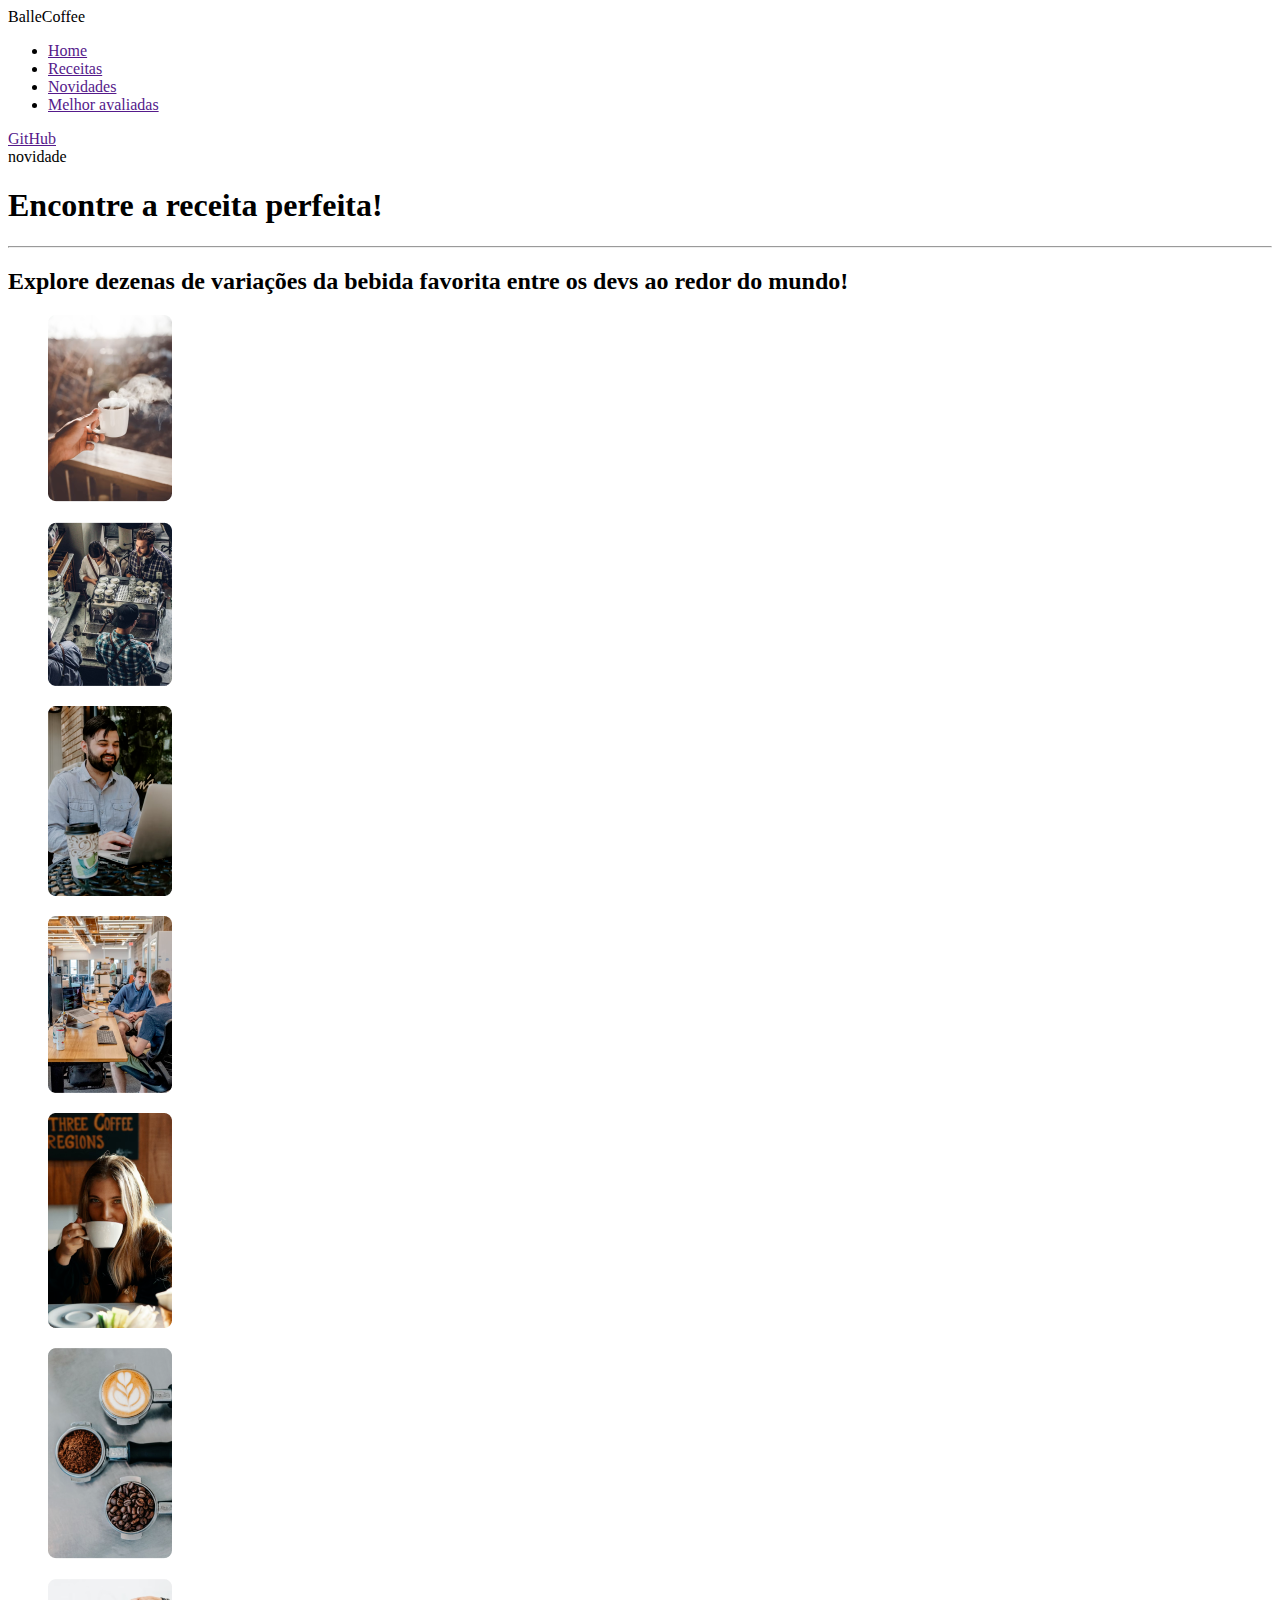
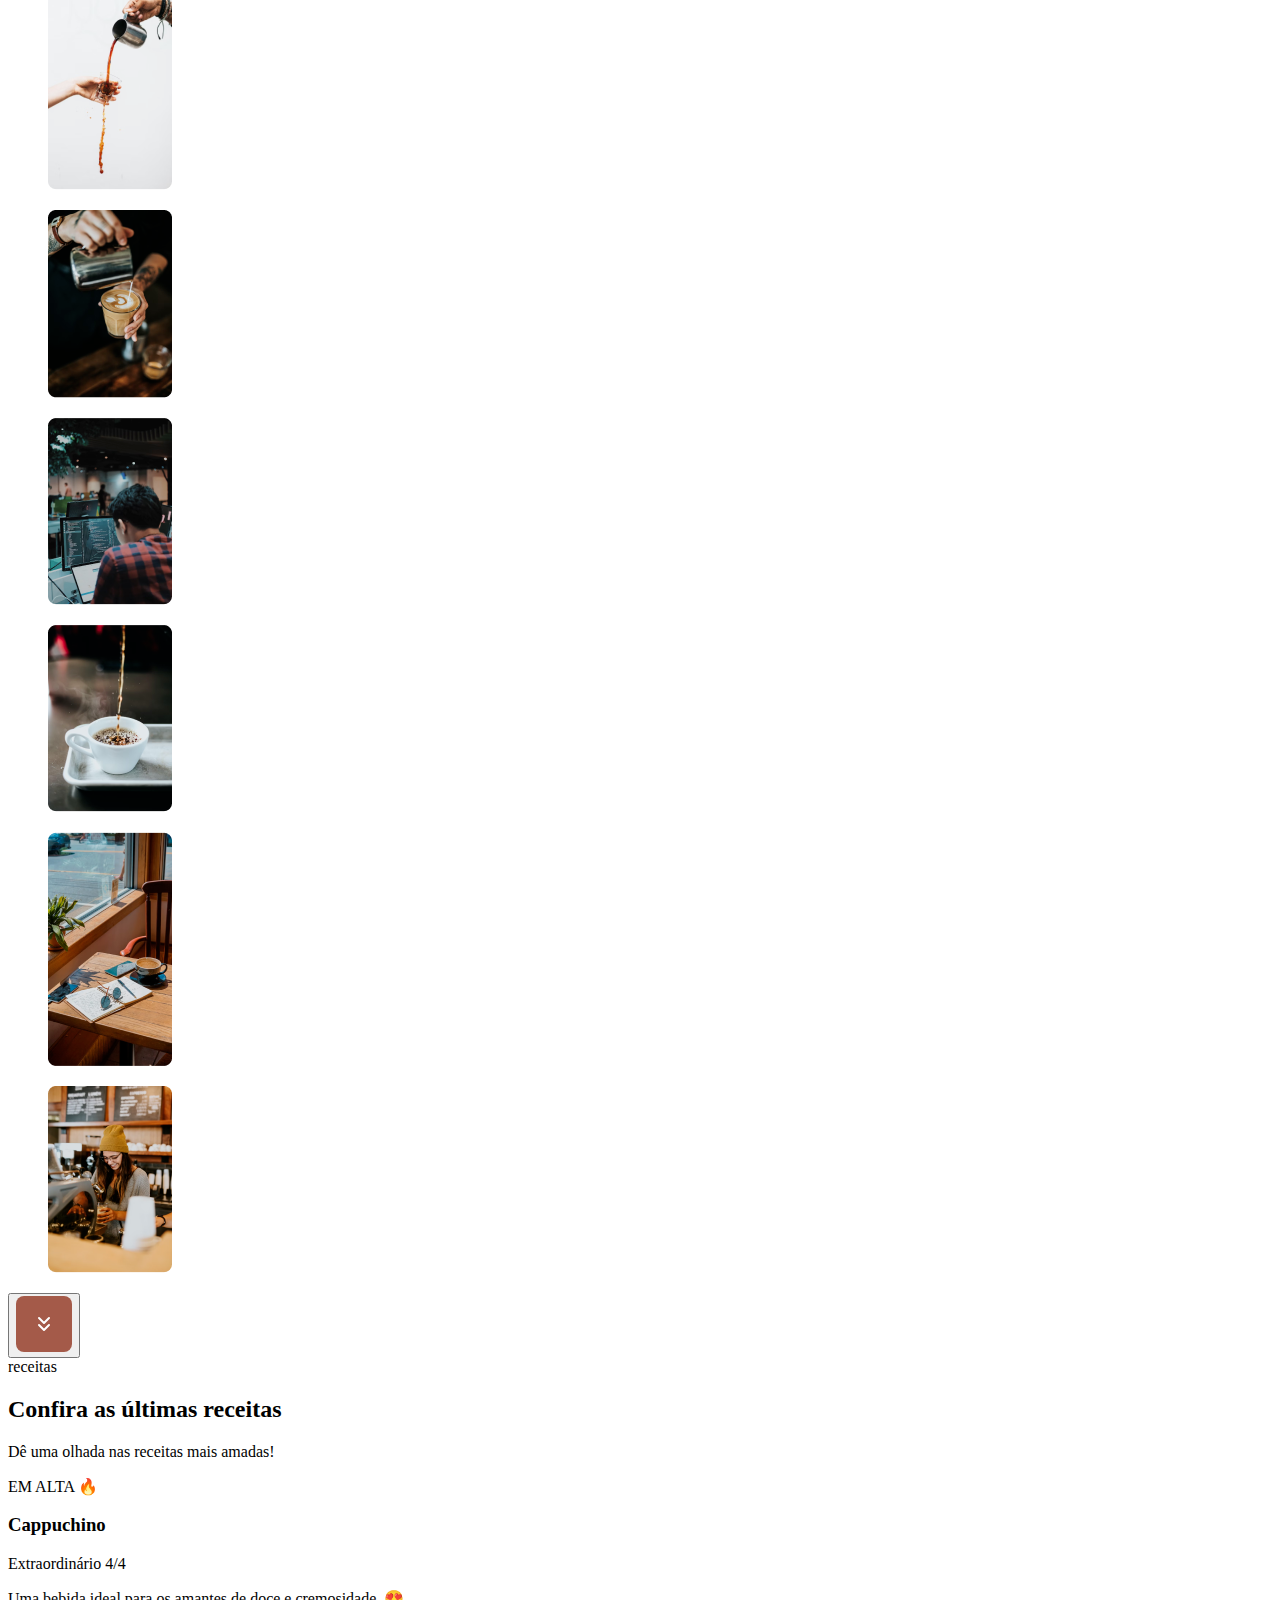
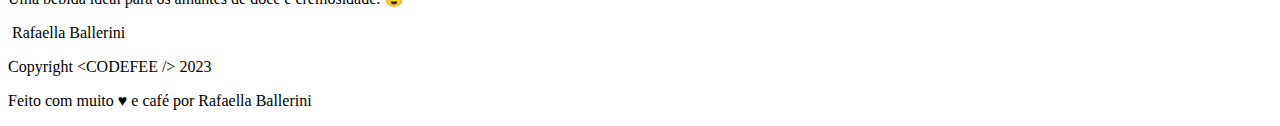
==== index.html @ c9a8bd87 "Construção do HTML" ====
<!DOCTYPE html>
<html lang="pt-br">
<head>
    <meta charset="UTF-8">
    <meta name="viewport" content="width=device-width, initial-scale=1.0">
    <title>BalleCoffee</title>
    <meta name="description" content="Explore dezenas de variações da bebida favorita dos Devs no mundo">
</head>
<body>
    <header>
        <nav>
            <span>BalleCoffee</span>
            <ul>
                <li><a href="">Home</a></li>
                <li><a href="">Receitas</a></li>
                <li><a href="">Novidades</a></li>
                <li><a href="">Melhor avaliadas</a></li>
            </ul>
            <a href="">GitHub</a>
        </nav>
    </header>
    <main>
        <section>
            <header>
                <span>novidade</span>
                <h1>Encontre a receita perfeita!</h1>
                <hr/>
                <h2>Explore dezenas de variações da bebida favorita entre os devs ao redor do mundo!</h2>
            </header>
            <div>
                <figure><img src="./assets/hero1.png" alt=""></figure>
                <figure><img src="./assets/hero2.png" alt=""></figure>
                <figure><img src="./assets/hero3.png" alt=""></figure>
                <figure><img src="./assets/hero4.png" alt=""></figure>
                <figure><img src="./assets/hero5.png" alt=""></figure>
                <figure><img src="./assets/hero6.png" alt=""></figure>
                <figure><img src="./assets/hero7.png" alt=""></figure>
                <figure><img src="./assets/hero8.png" alt=""></figure>
                <figure><img src="./assets/hero9.png" alt=""></figure>
                <figure><img src="./assets/hero10.png" alt=""></figure>
                <figure><img src="./assets/hero11.png" alt=""></figure>
                <figure><img src="./assets/hero12.png" alt=""></figure>
            </div>
        </section>
        <section>
            <button>
                <img src="./assets/Button.svg" alt="">
            </button>
        </section>
        <section>
            <header>
                <span>receitas</span>
                <h2>Confira as últimas receitas</h2>
                <p>Dê uma olhada nas receitas mais amadas!</p>
            </header>
            <div>
                <div>
                    <header>
                        <div>
                            <span>EM ALTA 🔥</span>
                            <h3>Cappuchino</h3>
                        </div>
                        <p>Extraordinário 4/4</p>
                    </header>
                    <p>Uma bebida ideal para os amantes de doce e cremosidade. 😍</p>
                    <div>
                        <img src="https://avatars.githubusercontent.com/u/54322854?v=4" alt="">
                        <span>Rafaella Ballerini</span>
                    </div>
                </div>
            </div>
        </section>
    </main>
    <footer>
        <p>Copyright &lt;CODEFEE /&gt; 2023</p>
        <p>Feito com muito ♥ e café por Rafaella Ballerini</p>
    </footer>
</body>
</html>
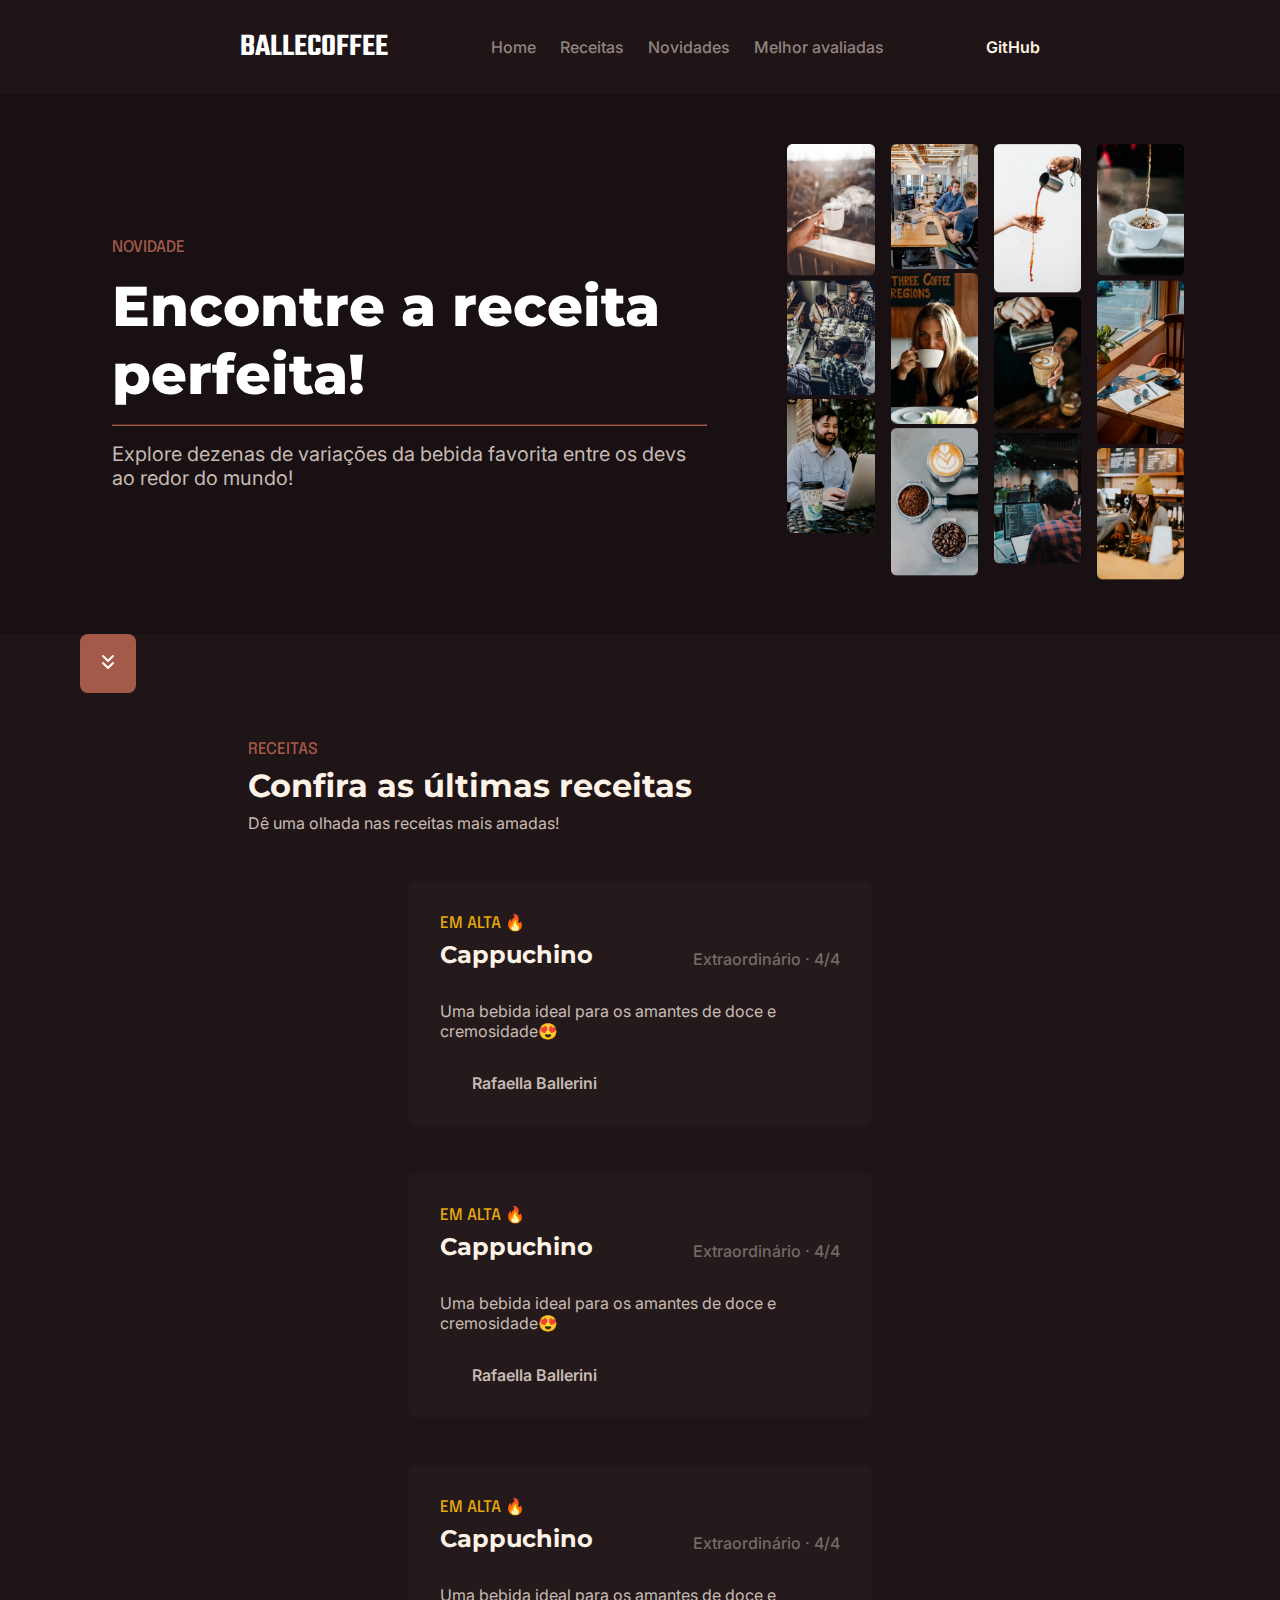
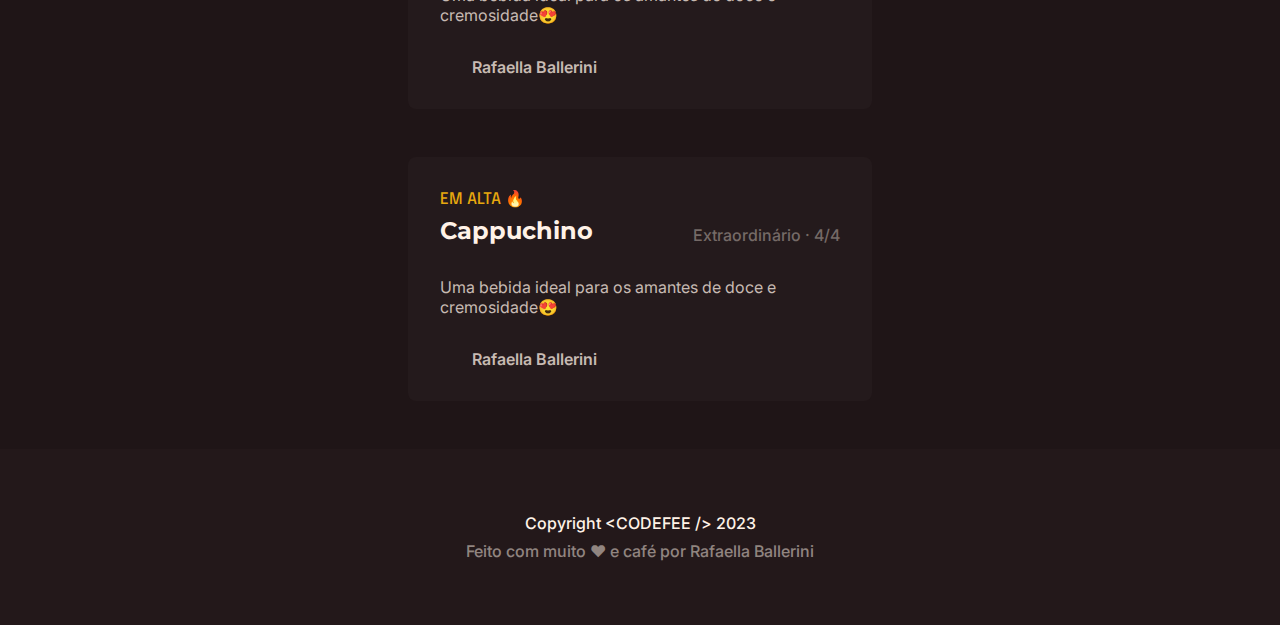
==== commit 8ec2c2c8: "criação do CSS da página" ====
--- a/index.html
+++ b/index.html
@@ -5,75 +5,132 @@
     <meta name="viewport" content="width=device-width, initial-scale=1.0">
     <title>BalleCoffee</title>
     <meta name="description" content="Explore dezenas de variações da bebida favorita dos Devs no mundo">
+
+    <link rel="stylesheet" href="./style.css">
+
 </head>
 <body>
     <header>
         <nav>
-            <span>BalleCoffee</span>
-            <ul>
+            <span class="logo">BalleCoffee</span>
+            <ul class="menu">
                 <li><a href="">Home</a></li>
                 <li><a href="">Receitas</a></li>
                 <li><a href="">Novidades</a></li>
                 <li><a href="">Melhor avaliadas</a></li>
             </ul>
-            <a href="">GitHub</a>
+            <a class="github" href="">GitHub</a>
         </nav>
     </header>
     <main>
-        <section>
-            <header>
-                <span>novidade</span>
-                <h1>Encontre a receita perfeita!</h1>
-                <hr/>
-                <h2>Explore dezenas de variações da bebida favorita entre os devs ao redor do mundo!</h2>
-            </header>
-            <div>
-                <figure><img src="./assets/hero1.png" alt=""></figure>
-                <figure><img src="./assets/hero2.png" alt=""></figure>
-                <figure><img src="./assets/hero3.png" alt=""></figure>
-                <figure><img src="./assets/hero4.png" alt=""></figure>
-                <figure><img src="./assets/hero5.png" alt=""></figure>
-                <figure><img src="./assets/hero6.png" alt=""></figure>
-                <figure><img src="./assets/hero7.png" alt=""></figure>
-                <figure><img src="./assets/hero8.png" alt=""></figure>
-                <figure><img src="./assets/hero9.png" alt=""></figure>
-                <figure><img src="./assets/hero10.png" alt=""></figure>
-                <figure><img src="./assets/hero11.png" alt=""></figure>
-                <figure><img src="./assets/hero12.png" alt=""></figure>
-            </div>
-        </section>
-        <section>
-            <button>
-                <img src="./assets/Button.svg" alt="">
+        <div class="principal">
+            <section class="hero">
+                <header class="hero-conteudo">
+                    <span class="destaque marrom">novidade</span>
+                    <h1>Encontre a receita perfeita!</h1>
+                    <hr/>
+                    <h2 class="hero-subtitulo">Explore dezenas de variações da bebida favorita entre os devs ao redor do mundo!</h2>
+                </header>
+                <div class="hero-imagens-container">
+                    <figure><img src="./assets/hero1.png" alt=""></figure>
+                    <figure><img src="./assets/hero2.png" alt=""></figure>
+                    <figure><img src="./assets/hero3.png" alt=""></figure>
+                    <figure><img src="./assets/hero4.png" alt=""></figure>
+                    <figure><img src="./assets/hero5.png" alt=""></figure>
+                    <figure><img src="./assets/hero6.png" alt=""></figure>
+                    <figure><img src="./assets/hero7.png" alt=""></figure>
+                    <figure><img src="./assets/hero8.png" alt=""></figure>
+                    <figure><img src="./assets/hero9.png" alt=""></figure>
+                    <figure><img src="./assets/hero10.png" alt=""></figure>
+                    <figure><img src="./assets/hero11.png" alt=""></figure>
+                    <figure><img src="./assets/hero12.png" alt=""></figure>
+                </div>
+            </section>
+        </div>
+        <section class="botao-container">
+            <button type="button">
+                <img src="./assets/chevrons-down.svg" alt="">
             </button>
         </section>
-        <section>
-            <header>
-                <span>receitas</span>
-                <h2>Confira as últimas receitas</h2>
-                <p>Dê uma olhada nas receitas mais amadas!</p>
+        <section class="receitas">
+            <header class="receitas-cabecalho">
+                <span class="destaque marrom">receitas</span>
+                <h2 class="receitas-titulo">Confira as últimas receitas</h2>
+                <p class="receitas-subtitulo">Dê uma olhada nas receitas mais amadas!</p>
             </header>
-            <div>
-                <div>
-                    <header>
-                        <div>
-                            <span>EM ALTA 🔥</span>
-                            <h3>Cappuchino</h3>
+            
+            <div class="receitas-card-container">
+                <div class="receitas-card">
+                    <header class="receitas-card-cabecalho">
+                        <div class="receitas-card-cabecalho-detalhes">
+                            <span class="destaque amarelo">EM ALTA 🔥</span>
+                            <h3 class="receita-titulo">Cappuchino</h3>
                         </div>
-                        <p>Extraordinário 4/4</p>
+                        <p class="receita-avaliacao">Extraordinário &middot; 4/4</p>
                     </header>
-                    <p>Uma bebida ideal para os amantes de doce e cremosidade. 😍</p>
-                    <div>
+                    <p class="receita-descricao">Uma bebida ideal para os amantes de doce e cremosidade😍</p>
+                    <div class="receita-autor">
                         <img src="https://avatars.githubusercontent.com/u/54322854?v=4" alt="">
-                        <span>Rafaella Ballerini</span>
+                        <span class="receita-autor-nome">Rafaella Ballerini</span>
+                    </div>
+                </div>
+            </div>
+
+            <div class="receitas-card-container">
+                <div class="receitas-card">
+                    <header class="receitas-card-cabecalho">
+                        <div class="receitas-card-cabecalho-detalhes">
+                            <span class="destaque amarelo">EM ALTA 🔥</span>
+                            <h3 class="receita-titulo">Cappuchino</h3>
+                        </div>
+                        <p class="receita-avaliacao">Extraordinário &middot; 4/4</p>
+                    </header>
+                    <p class="receita-descricao">Uma bebida ideal para os amantes de doce e cremosidade😍</p>
+                    <div class="receita-autor">
+                        <img src="https://avatars.githubusercontent.com/u/54322854?v=4" alt="">
+                        <span class="receita-autor-nome">Rafaella Ballerini</span>
+                    </div>
+                </div>
+            </div>
+
+            <div class="receitas-card-container">
+                <div class="receitas-card">
+                    <header class="receitas-card-cabecalho">
+                        <div class="receitas-card-cabecalho-detalhes">
+                            <span class="destaque amarelo">EM ALTA 🔥</span>
+                            <h3 class="receita-titulo">Cappuchino</h3>
+                        </div>
+                        <p class="receita-avaliacao">Extraordinário &middot; 4/4</p>
+                    </header>
+                    <p class="receita-descricao">Uma bebida ideal para os amantes de doce e cremosidade😍</p>
+                    <div class="receita-autor">
+                        <img src="https://avatars.githubusercontent.com/u/54322854?v=4" alt="">
+                        <span class="receita-autor-nome">Rafaella Ballerini</span>
+                    </div>
+                </div>
+            </div>
+
+            <div class="receitas-card-container">
+                <div class="receitas-card">
+                    <header class="receitas-card-cabecalho">
+                        <div class="receitas-card-cabecalho-detalhes">
+                            <span class="destaque amarelo">EM ALTA 🔥</span>
+                            <h3 class="receita-titulo">Cappuchino</h3>
+                        </div>
+                        <p class="receita-avaliacao">Extraordinário &middot; 4/4</p>
+                    </header>
+                    <p class="receita-descricao">Uma bebida ideal para os amantes de doce e cremosidade😍</p>
+                    <div class="receita-autor">
+                        <img src="https://avatars.githubusercontent.com/u/54322854?v=4" alt="">
+                        <span class="receita-autor-nome">Rafaella Ballerini</span>
                     </div>
                 </div>
             </div>
         </section>
     </main>
-    <footer>
-        <p>Copyright &lt;CODEFEE /&gt; 2023</p>
-        <p>Feito com muito ♥ e café por Rafaella Ballerini</p>
+    <footer> 
+        <p class="footer-copy">Copyright &lt;CODEFEE /&gt; 2023</p>
+        <p class="footer-autor">Feito com muito ♥ e café por Rafaella Ballerini</p>
     </footer>
 </body>
 </html>--- a/style.css
+++ b/style.css
@@ -0,0 +1,272 @@
+@import url('https://fonts.googleapis.com/css2?family=Epilogue:wght@500&family=Inter:wght@600&family=Montserrat:wght@800&family=Roboto:ital,wght@0,100;0,300;0,400;0,500;0,700;0,900;1,100;1,300;1,400;1,500;1,700;1,900&family=Teko:wght@600&display=swap');
+
+* {
+    margin: 0;
+    padding: 0;
+    box-sizing: border-box;
+}
+
+body {
+    background-color: #1F1517;
+    color: #FFFFFF;
+}
+
+html {
+    font-family: Inter, sans-serif;
+    font-weight: 500;
+}
+
+a {
+    text-decoration: none;
+    color: #8f847f
+}
+
+ul {
+    list-style: none;
+}
+
+nav {
+    max-width: 1120px;
+    margin: auto;
+    padding: 1.5rem 10rem;
+
+    display: flex;
+    flex-direction: row;
+    justify-content: space-between;
+    align-items: center;
+}
+
+.logo {
+    font-family: Teko;
+    font-size: 2rem;
+    font-weight: 600;
+    text-transform: uppercase;
+}
+
+.menu {
+    display: flex;
+    flex-direction: row;
+    gap: 1.5rem;
+    color: #8f847f;
+}
+
+.github {
+    color: #FFF2E7;
+    font-weight: 600;
+}
+
+main {
+    display: flex;
+    flex-direction: column;
+}
+
+.principal {
+    background-color: #181012;
+}
+
+.hero {
+    max-width: 1120px;
+    height: 60vh;
+
+    display: flex;
+    flex-direction: row;
+    justify-content: space-between;
+    align-items: center;
+    gap: 6rem;
+
+    padding: 0rem 2rem;
+    margin: auto;
+
+    overflow: clip;
+}
+
+.hero-conteudo {
+    display: flex;
+    flex-direction: column;
+    gap: 1rem;
+}
+
+.destaque {
+    font-family: Epilogue;
+    font-size: 1rem;
+    font-weight: 500;
+    text-transform: uppercase;
+}
+
+.marrom {
+    color: #A45A49;
+}
+
+.amarelo {
+    color: #E7A80E;
+}
+
+h1 {
+    font-family: Montserrat;
+    font-size: 3.5rem;
+    font-weight: 800;
+}
+
+hr {
+    border-color: #A45A49;
+}
+
+.hero-subtitulo {
+    color: #C7BAB3;
+    font-family: Inter;
+    font-size: 1.25rem;
+    font-weight: 400;
+    font-style: normal;
+}
+
+.hero-imagens-container {
+    max-width: 45%;
+    column-count: 4;
+    column-gap: 1rem;
+    margin:-1rem;
+}
+
+.hero-imagens-container > figure > img {
+    width: 100%;
+    border-radius: 0,5rem;
+}
+
+.botao-container {
+    width: 100%;
+    max-width: 1120px;
+    margin: auto;
+    transform: translate("0, -50%");
+}
+
+button {
+    border: none;
+    padding: 1rem;
+    border-radius: 0.5rem;
+    background: #A45A49;
+}
+
+.receitas{
+    display: flex;
+    flex-direction: column;
+    max-width: 1120px;
+    padding: 3rem 2rem;
+    margin: auto;
+}
+
+.receitas-cabecalho{
+    display: flex;
+    flex-direction: column;
+    gap: 0.5rem;
+}
+
+.receitas-titulo{
+    font-family: Montserrat;
+    font-size: 2rem;
+    font-weight: 700;
+    color: #FFF2E7;
+}
+
+.receitas-subtitulo{
+    font-family: Inter;
+    font-size: 1rem;
+    font-weight: 400;
+    color: #C7BAB3;
+}
+
+.receitas-card-container{
+    padding: 0rem 10rem;
+    display: flex;
+    flex-direction: row;
+    flex-wrap: wrap;
+    gap: 2rem;
+   
+    
+}
+
+.receitas-card {
+    background: #241A1C;
+    padding: 2rem;
+    border-radius: 0.5rem;
+    
+    display: flex;
+    flex-direction: column;
+    gap: 2rem;
+    flex-basis: 29rem;
+    margin-top: 3rem;
+    
+}
+
+.receitas-card-cabecalho{
+    display: flex;
+    justify-content: space-between;
+    align-items: end;
+}
+
+.receitas-card-cabecalho-detalhes{
+    display: flex;
+    flex-direction: column;
+    gap: 0.5rem;
+}
+
+.receita-titulo {
+    font-family: Montserrat;
+    font-size: 1.5rem;
+    font-weight: 700;
+    color: #FFF2E7;
+}
+
+.receita-avaliacao{
+    font-family: Inter;
+    font-size: 1rem;
+    font-weight: 500;
+    color: #756A67;
+}
+
+.receita-descricao{
+    font-family: Inter;
+    font-size: 1rem;
+    font-weight: 400;
+    color: #C7BAB3;
+}
+
+.receita-autor {
+    display: flex;
+    flex-direction: row;
+    align-items: center;    
+    gap: 0.5rem;
+}
+
+.receita-autor > img{
+    border-radius: 20rem;
+    width: 1.5rem;
+}
+
+.receita-autor-nome{
+    font-family: Inter;
+    font-size: 1rem;
+    font-weight: 600;
+    color: #C7BAB3;
+}
+
+
+footer{
+    padding: 4rem;
+    display: flex;
+    flex-direction: column;
+    align-items: center;
+    gap: 0.5rem;
+    background: #23181A;
+}
+
+.footer-copy {
+    font-family: Inter;
+    font-size: 1rem;
+    font-weight: 500;
+    color: #FFF2E7;
+}
+.footer-autor {
+    font-family: Inter;
+    font-size: 1rem;
+    font-weight: 500;
+    color: rgba(255, 242, 231, 0.50);
+}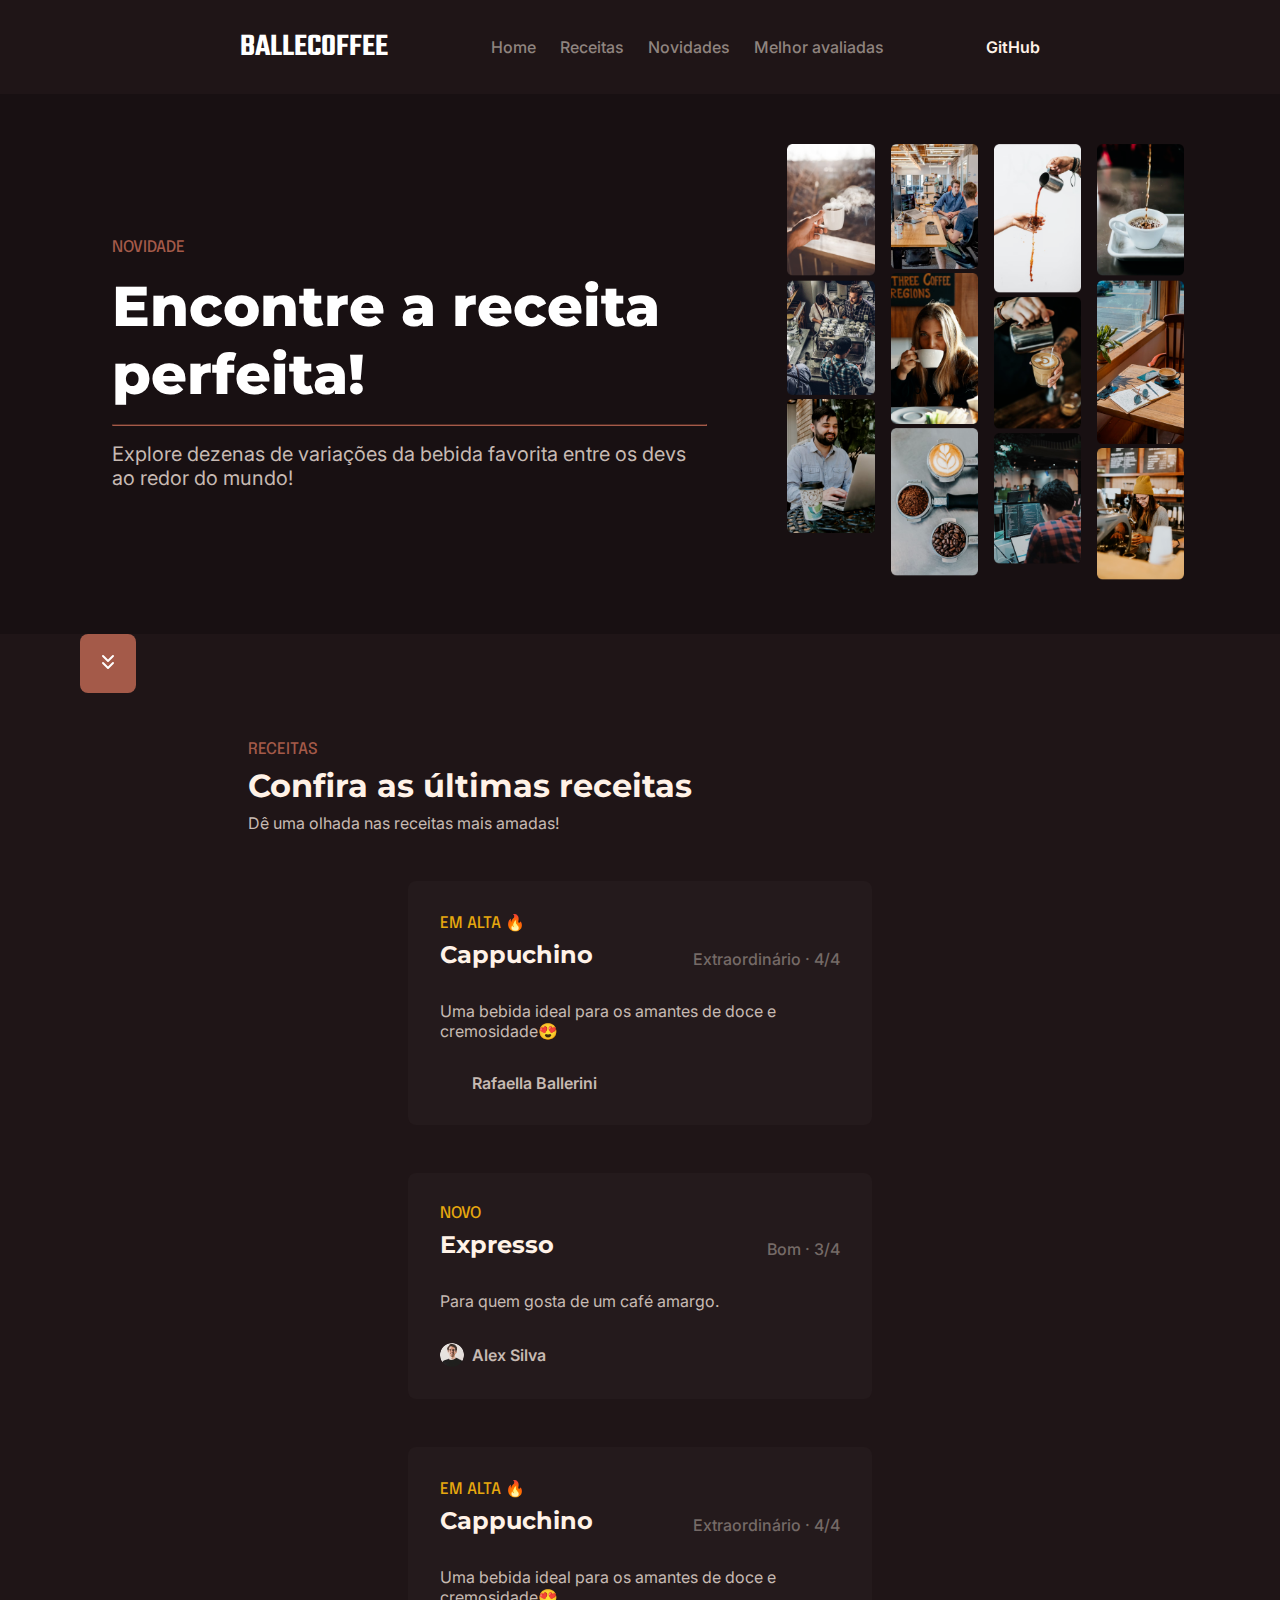
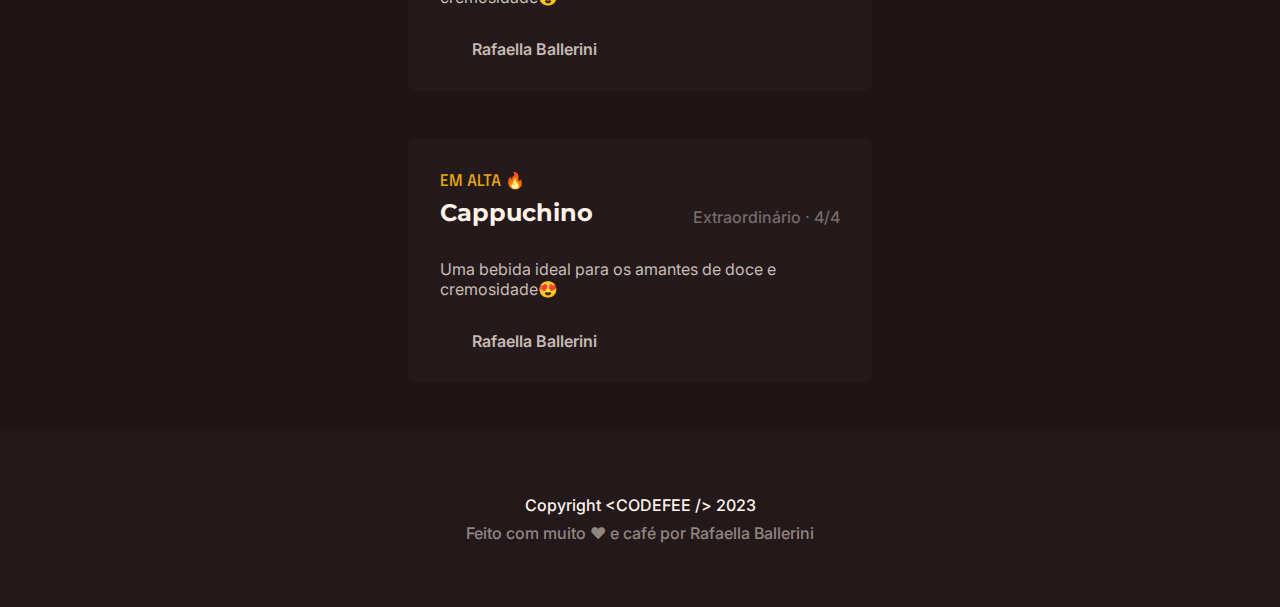
==== commit 5e8cdda4: "obs" ====
--- a/index.html
+++ b/index.html
@@ -80,15 +80,15 @@
                 <div class="receitas-card">
                     <header class="receitas-card-cabecalho">
                         <div class="receitas-card-cabecalho-detalhes">
-                            <span class="destaque amarelo">EM ALTA 🔥</span>
-                            <h3 class="receita-titulo">Cappuchino</h3>
+                            <span class="destaque amarelo">NOVO</span>
+                            <h3 class="receita-titulo">Expresso</h3>
                         </div>
-                        <p class="receita-avaliacao">Extraordinário &middot; 4/4</p>
+                        <p class="receita-avaliacao">Bom &middot; 3/4</p>
                     </header>
-                    <p class="receita-descricao">Uma bebida ideal para os amantes de doce e cremosidade😍</p>
+                    <p class="receita-descricao">Para quem gosta de um café amargo.</p>
                     <div class="receita-autor">
-                        <img src="https://avatars.githubusercontent.com/u/54322854?v=4" alt="">
-                        <span class="receita-autor-nome">Rafaella Ballerini</span>
+                        <img src="./assets/alex.png" alt="">
+                        <span class="receita-autor-nome">Alex Silva</span>
                     </div>
                 </div>
             </div>
--- a/style.css
+++ b/style.css
@@ -183,7 +183,7 @@
     
 }
 
-.receitas-card {
+.receitas-card{
     background: #241A1C;
     padding: 2rem;
     border-radius: 0.5rem;
@@ -196,13 +196,13 @@
     
 }
 
-.receitas-card-cabecalho{
+.receitas-card-cabecalho {
     display: flex;
     justify-content: space-between;
     align-items: end;
 }
 
-.receitas-card-cabecalho-detalhes{
+.receitas-card-cabecalho-detalhes {
     display: flex;
     flex-direction: column;
     gap: 0.5rem;
@@ -215,14 +215,14 @@
     color: #FFF2E7;
 }
 
-.receita-avaliacao{
+.receita-avaliacao {
     font-family: Inter;
     font-size: 1rem;
     font-weight: 500;
     color: #756A67;
 }
 
-.receita-descricao{
+.receita-descricao {
     font-family: Inter;
     font-size: 1rem;
     font-weight: 400;
@@ -248,7 +248,6 @@
     color: #C7BAB3;
 }
 
-
 footer{
     padding: 4rem;
     display: flex;
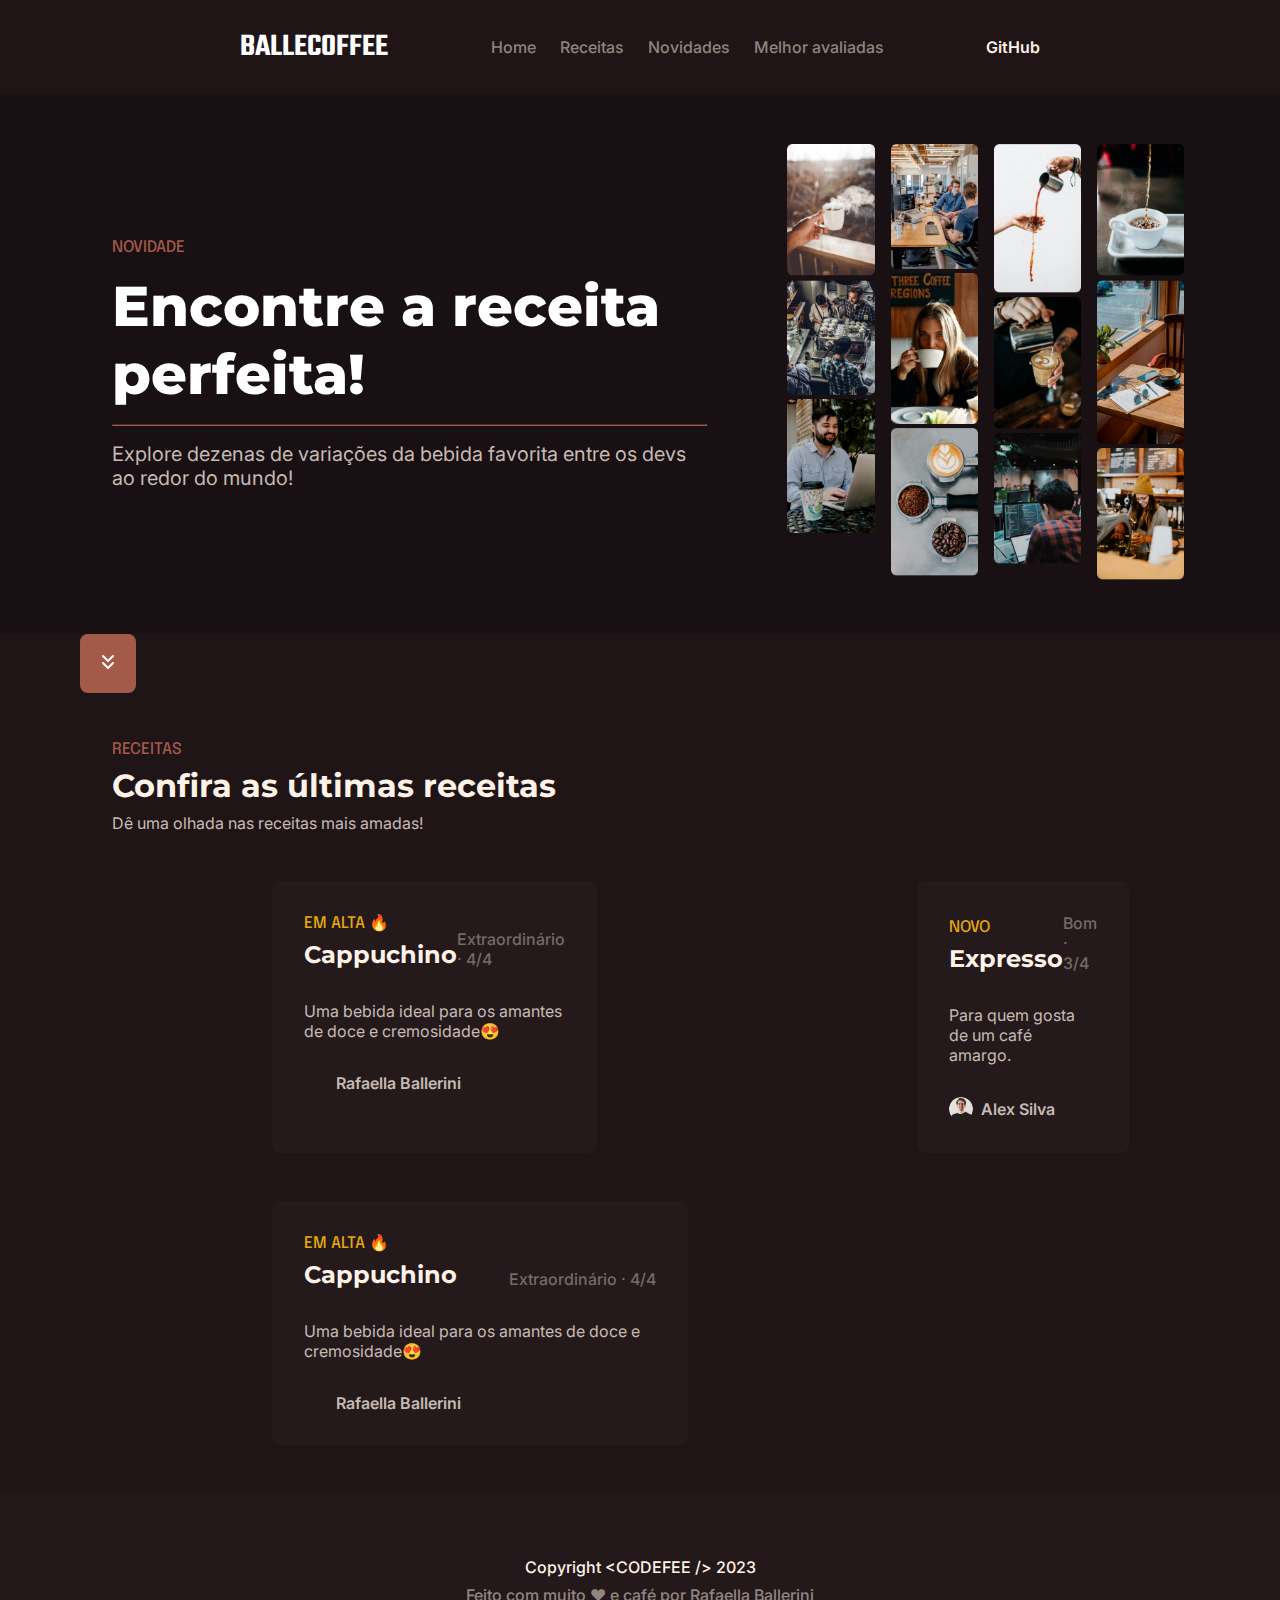
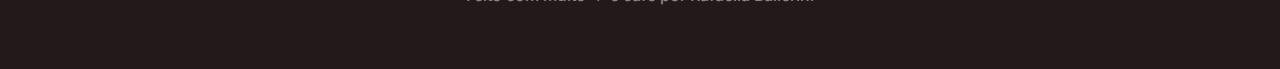
==== commit 62da9055: "alteraçap das divs" ====
--- a/index.html
+++ b/index.html
@@ -59,71 +59,73 @@
                 <p class="receitas-subtitulo">Dê uma olhada nas receitas mais amadas!</p>
             </header>
             
-            <div class="receitas-card-container">
-                <div class="receitas-card">
-                    <header class="receitas-card-cabecalho">
-                        <div class="receitas-card-cabecalho-detalhes">
-                            <span class="destaque amarelo">EM ALTA 🔥</span>
-                            <h3 class="receita-titulo">Cappuchino</h3>
+            <div class="bloco_receitas1">
+                <div class="receitas-card-container">
+                    <div class="receitas-card">
+                        <header class="receitas-card-cabecalho">
+                            <div class="receitas-card-cabecalho-detalhes">
+                                <span class="destaque amarelo">EM ALTA 🔥</span>
+                                <h3 class="receita-titulo">Cappuchino</h3>
+                            </div>
+                            <p class="receita-avaliacao">Extraordinário &middot; 4/4</p>
+                        </header>
+                        <p class="receita-descricao">Uma bebida ideal para os amantes de doce e cremosidade😍</p>
+                        <div class="receita-autor">
+                            <img src="https://avatars.githubusercontent.com/u/54322854?v=4" alt="">
+                            <span class="receita-autor-nome">Rafaella Ballerini</span>
                         </div>
-                        <p class="receita-avaliacao">Extraordinário &middot; 4/4</p>
-                    </header>
-                    <p class="receita-descricao">Uma bebida ideal para os amantes de doce e cremosidade😍</p>
-                    <div class="receita-autor">
-                        <img src="https://avatars.githubusercontent.com/u/54322854?v=4" alt="">
-                        <span class="receita-autor-nome">Rafaella Ballerini</span>
+                    </div>
+                </div>
+
+                <div class="receitas-card-container">
+                    <div class="receitas-card">
+                        <header class="receitas-card-cabecalho">
+                            <div class="receitas-card-cabecalho-detalhes">
+                                <span class="destaque amarelo">NOVO</span>
+                                <h3 class="receita-titulo">Expresso</h3>
+                            </div>
+                            <p class="receita-avaliacao">Bom &middot; 3/4</p>
+                        </header>
+                        <p class="receita-descricao">Para quem gosta de um café amargo.</p>
+                        <div class="receita-autor">
+                            <img src="./assets/alex.png" alt="">
+                            <span class="receita-autor-nome">Alex Silva</span>
+                        </div>
                     </div>
                 </div>
             </div>
-
-            <div class="receitas-card-container">
-                <div class="receitas-card">
-                    <header class="receitas-card-cabecalho">
-                        <div class="receitas-card-cabecalho-detalhes">
-                            <span class="destaque amarelo">NOVO</span>
-                            <h3 class="receita-titulo">Expresso</h3>
+            <div class="bloco_receitas2">
+                <div class="receitas-card-container">
+                    <div class="receitas-card">
+                        <header class="receitas-card-cabecalho">
+                            <div class="receitas-card-cabecalho-detalhes">
+                                <span class="destaque amarelo">EM ALTA 🔥</span>
+                                <h3 class="receita-titulo">Cappuchino</h3>
+                            </div>
+                            <p class="receita-avaliacao">Extraordinário &middot; 4/4</p>
+                        </header>
+                        <p class="receita-descricao">Uma bebida ideal para os amantes de doce e cremosidade😍</p>
+                        <div class="receita-autor">
+                            <img src="https://avatars.githubusercontent.com/u/54322854?v=4" alt="">
+                            <span class="receita-autor-nome">Rafaella Ballerini</span>
                         </div>
-                        <p class="receita-avaliacao">Bom &middot; 3/4</p>
-                    </header>
-                    <p class="receita-descricao">Para quem gosta de um café amargo.</p>
-                    <div class="receita-autor">
-                        <img src="./assets/alex.png" alt="">
-                        <span class="receita-autor-nome">Alex Silva</span>
                     </div>
                 </div>
-            </div>
-
-            <div class="receitas-card-container">
-                <div class="receitas-card">
-                    <header class="receitas-card-cabecalho">
-                        <div class="receitas-card-cabecalho-detalhes">
-                            <span class="destaque amarelo">EM ALTA 🔥</span>
-                            <h3 class="receita-titulo">Cappuchino</h3>
+                <div class="receitas-card-container">
+                    <!-- <div class="receitas-card">
+                        <header class="receitas-card-cabecalho">
+                            <div class="receitas-card-cabecalho-detalhes">
+                                <span class="destaque amarelo">EM ALTA 🔥</span>
+                                <h3 class="receita-titulo">Cappuchino</h3>
+                            </div>
+                            <p class="receita-avaliacao">Extraordinário &middot; 4/4</p>
+                        </header>
+                        <p class="receita-descricao">Uma bebida ideal para os amantes de doce e cremosidade😍</p>
+                        <div class="receita-autor">
+                            <img src="https://avatars.githubusercontent.com/u/54322854?v=4" alt="">
+                            <span class="receita-autor-nome">Rafaella Ballerini</span>
                         </div>
-                        <p class="receita-avaliacao">Extraordinário &middot; 4/4</p>
-                    </header>
-                    <p class="receita-descricao">Uma bebida ideal para os amantes de doce e cremosidade😍</p>
-                    <div class="receita-autor">
-                        <img src="https://avatars.githubusercontent.com/u/54322854?v=4" alt="">
-                        <span class="receita-autor-nome">Rafaella Ballerini</span>
-                    </div>
-                </div>
-            </div>
-
-            <div class="receitas-card-container">
-                <div class="receitas-card">
-                    <header class="receitas-card-cabecalho">
-                        <div class="receitas-card-cabecalho-detalhes">
-                            <span class="destaque amarelo">EM ALTA 🔥</span>
-                            <h3 class="receita-titulo">Cappuchino</h3>
-                        </div>
-                        <p class="receita-avaliacao">Extraordinário &middot; 4/4</p>
-                    </header>
-                    <p class="receita-descricao">Uma bebida ideal para os amantes de doce e cremosidade😍</p>
-                    <div class="receita-autor">
-                        <img src="https://avatars.githubusercontent.com/u/54322854?v=4" alt="">
-                        <span class="receita-autor-nome">Rafaella Ballerini</span>
-                    </div>
+                    </div> -->
                 </div>
             </div>
         </section>
--- a/style.css
+++ b/style.css
@@ -145,6 +145,14 @@
     background: #A45A49;
 }
 
+.bloco_receitas1 {
+    display: flex;
+}
+
+.bloco_receitas2 {
+    display: flex;
+}
+
 .receitas{
     display: flex;
     flex-direction: column;
@@ -268,4 +276,5 @@
     font-size: 1rem;
     font-weight: 500;
     color: rgba(255, 242, 231, 0.50);
-}+}
+
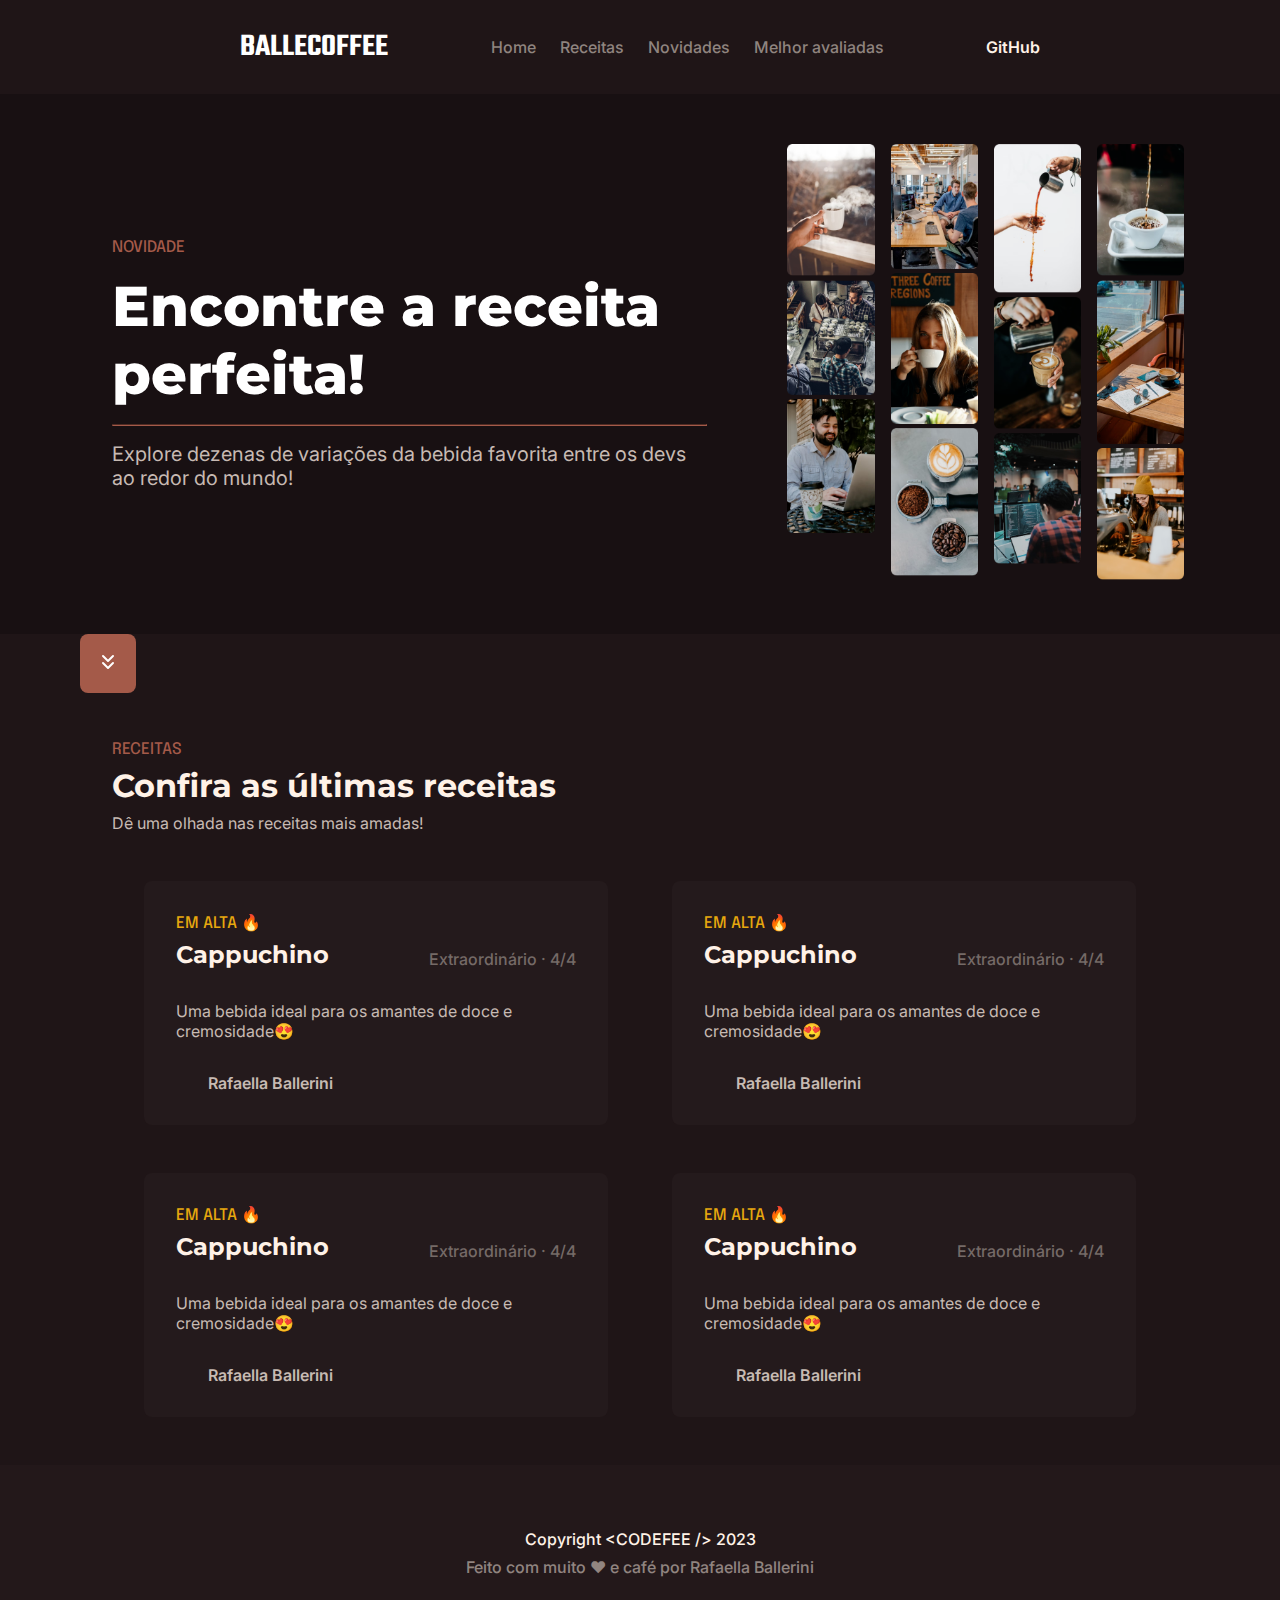
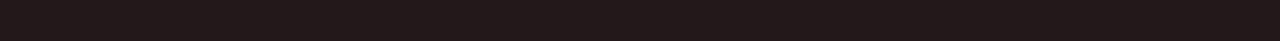
==== commit 6ab12a0e: "alteração dos blocos de receita" ====
--- a/index.html
+++ b/index.html
@@ -76,23 +76,24 @@
                         </div>
                     </div>
                 </div>
-
+                
                 <div class="receitas-card-container">
                     <div class="receitas-card">
                         <header class="receitas-card-cabecalho">
                             <div class="receitas-card-cabecalho-detalhes">
-                                <span class="destaque amarelo">NOVO</span>
-                                <h3 class="receita-titulo">Expresso</h3>
+                                <span class="destaque amarelo">EM ALTA 🔥</span>
+                                <h3 class="receita-titulo">Cappuchino</h3>
                             </div>
-                            <p class="receita-avaliacao">Bom &middot; 3/4</p>
+                            <p class="receita-avaliacao">Extraordinário &middot; 4/4</p>
                         </header>
-                        <p class="receita-descricao">Para quem gosta de um café amargo.</p>
+                        <p class="receita-descricao">Uma bebida ideal para os amantes de doce e cremosidade😍</p>
                         <div class="receita-autor">
-                            <img src="./assets/alex.png" alt="">
-                            <span class="receita-autor-nome">Alex Silva</span>
+                            <img src="https://avatars.githubusercontent.com/u/54322854?v=4" alt="">
+                            <span class="receita-autor-nome">Rafaella Ballerini</span>
                         </div>
                     </div>
                 </div>
+                
             </div>
             <div class="bloco_receitas2">
                 <div class="receitas-card-container">
@@ -112,7 +113,7 @@
                     </div>
                 </div>
                 <div class="receitas-card-container">
-                    <!-- <div class="receitas-card">
+                    <div class="receitas-card">
                         <header class="receitas-card-cabecalho">
                             <div class="receitas-card-cabecalho-detalhes">
                                 <span class="destaque amarelo">EM ALTA 🔥</span>
@@ -125,7 +126,7 @@
                             <img src="https://avatars.githubusercontent.com/u/54322854?v=4" alt="">
                             <span class="receita-autor-nome">Rafaella Ballerini</span>
                         </div>
-                    </div> -->
+                    </div>
                 </div>
             </div>
         </section>
--- a/style.css
+++ b/style.css
@@ -182,7 +182,7 @@
 }
 
 .receitas-card-container{
-    padding: 0rem 10rem;
+    padding: 0rem 2rem;
     display: flex;
     flex-direction: row;
     flex-wrap: wrap;
